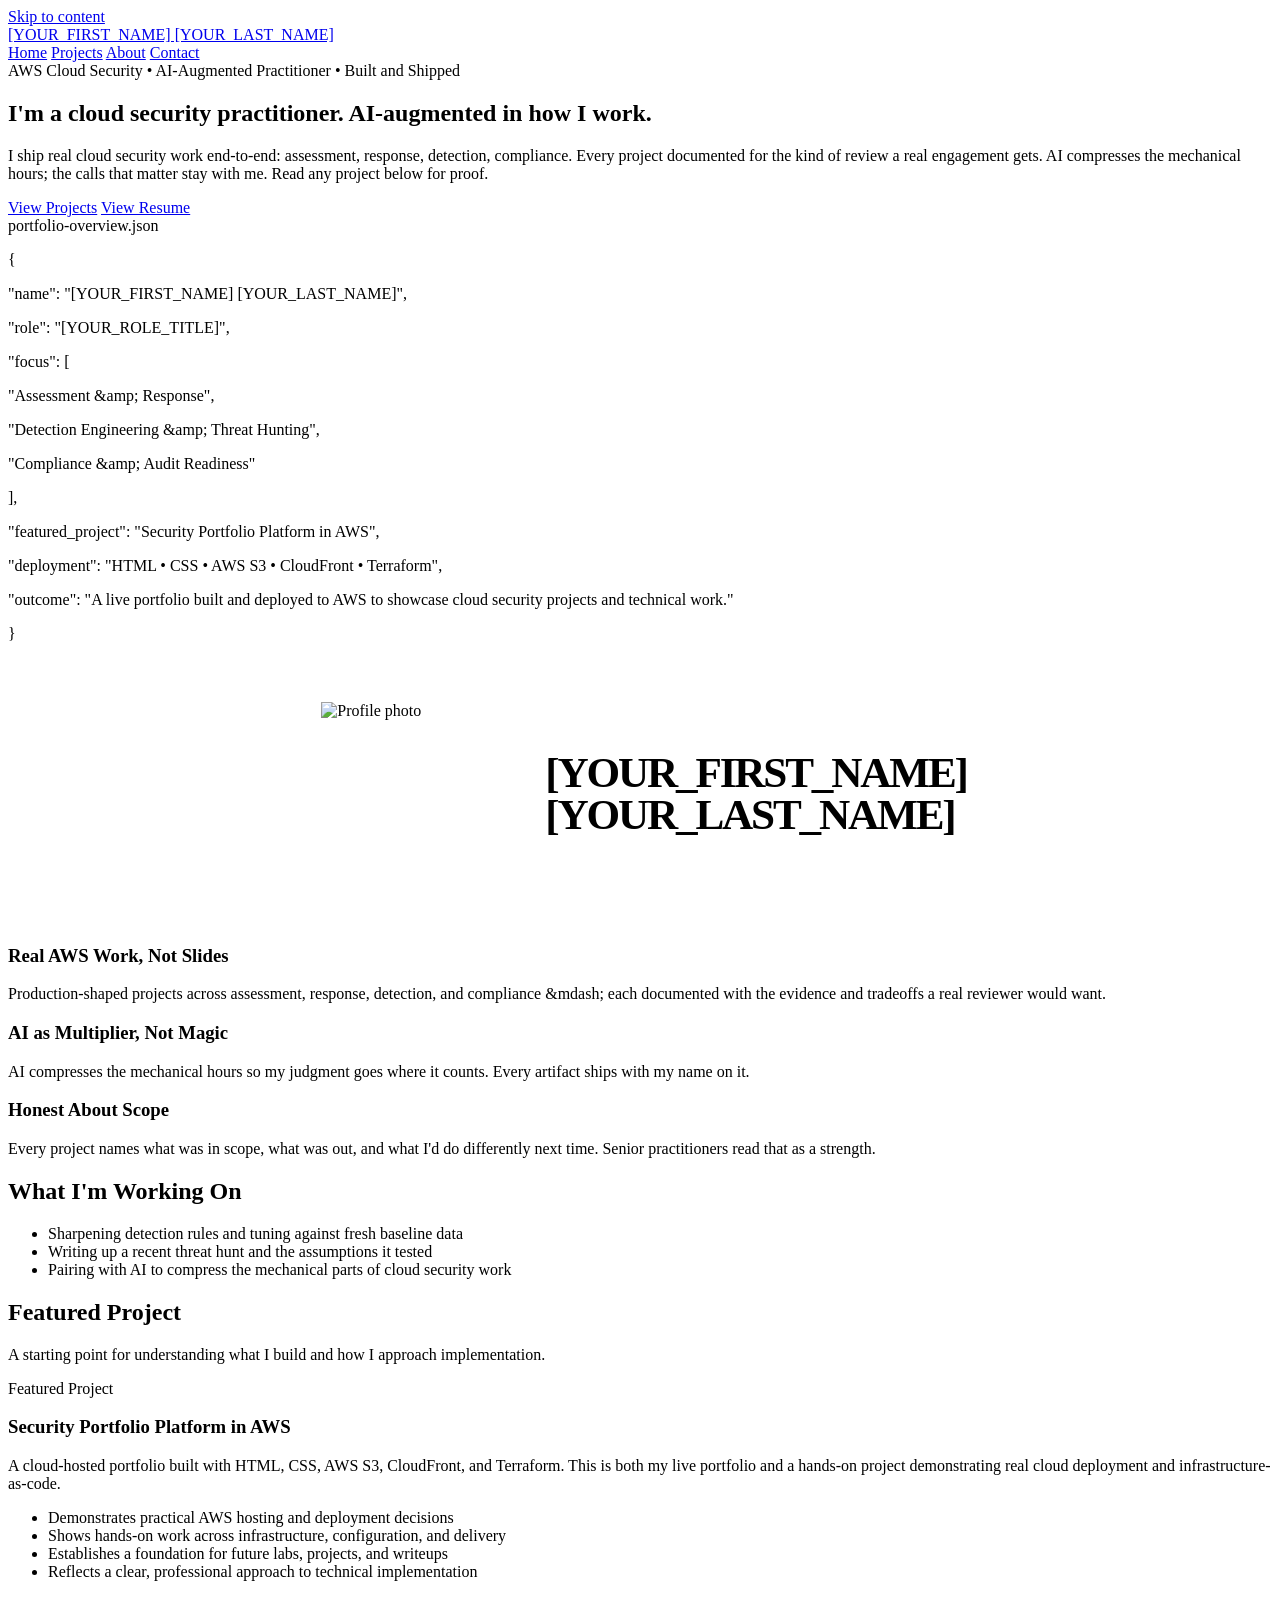
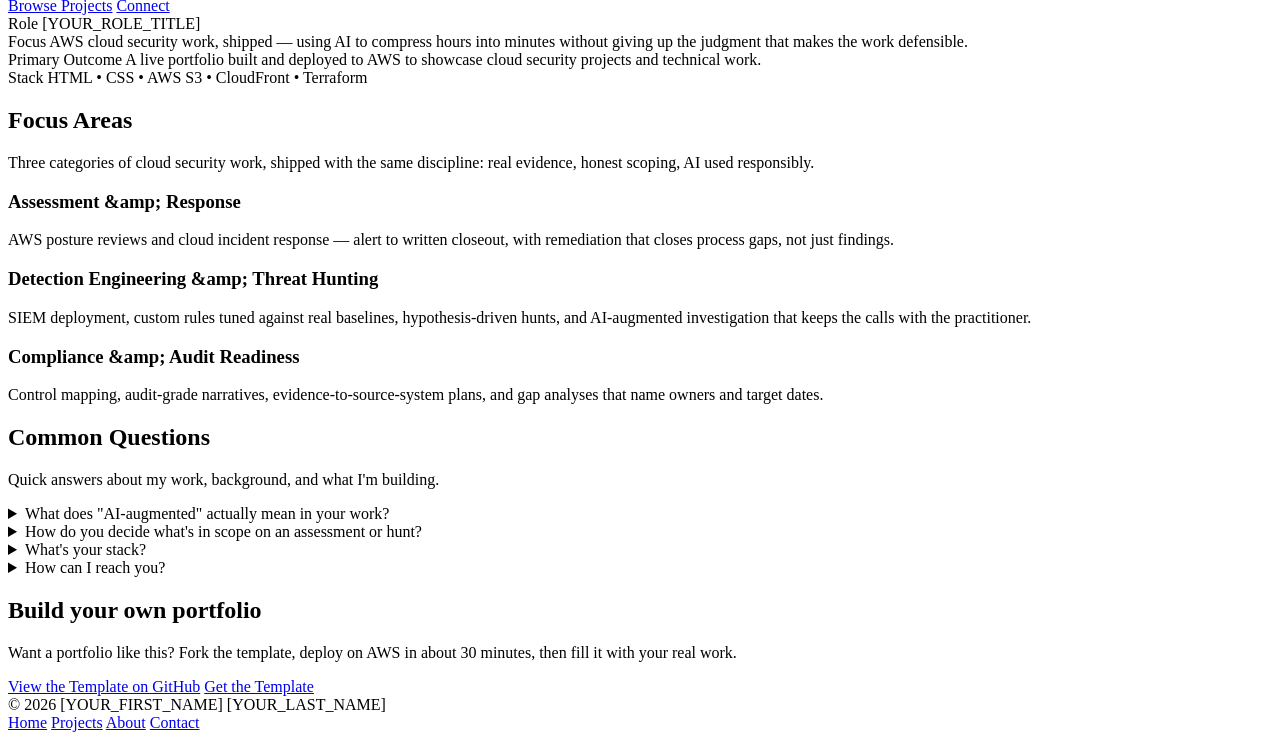
==== index.html @ f126b75a "Post-AI-CSL cleanup: drop AI-CSL student framing, keep generic template" ====
<!DOCTYPE html>
<html lang="en">
<head>
  <meta charset="UTF-8" />
  <meta name="viewport" content="width=device-width, initial-scale=1.0" />

  <title>[YOUR_SITE_NAME] | Cloud Security Portfolio</title>
  <meta
    name="description"
    content="A cloud security portfolio built to showcase AWS projects, technical depth, and hands-on implementation experience."
    data-meta-description="homeMetaDescription"
  />

  <!-- Open Graph / Social -->
  <meta property="og:type" content="website" />
  <meta property="og:title" content="" data-og="ogTitle" />
  <meta property="og:description" content="" data-og="ogDescription" />
  <meta property="og:image" content="" data-og="ogImage" />
  <meta property="og:site_name" content="" data-og="ogSiteName" />
  <meta name="twitter:card" content="summary_large_image" />
  <meta name="twitter:title" content="" data-og="ogTitle" />
  <meta name="twitter:description" content="" data-og="ogDescription" />
  <meta name="twitter:image" content="" data-og="ogImage" />

  <link rel="icon" type="image/svg+xml" href="assets/img/favicon.svg" />
  <link rel="stylesheet" href="assets/css/style.css" />
  <style>
    .hero-profile-showcase {
      display: grid;
      grid-template-columns: 200px 1fr;
      align-items: center;
      justify-content: center;
      gap: 2rem;
      width: min(100%, 430px);
      min-height: 255px;
      margin: 0 auto;
      padding: 0.5rem 0 0.25rem;
    }

    .hero-profile-photo-wrap-showcase {
      width: 184px;
      height: 184px;
      justify-self: center;
    }

    .hero-profile-text-showcase {
      display: flex;
      flex-direction: column;
      justify-content: center;
      align-self: center;
      gap: 0.15rem;
    }

    .hero-profile-text-showcase strong {
      font-size: 2.7rem;
      line-height: 0.9;
      letter-spacing: -0.05em;
    }

    @media (max-width: 700px) {
      .hero-profile-showcase {
        grid-template-columns: 126px 1fr;
        gap: 1rem;
        width: 100%;
        min-height: 0;
      }

      .hero-profile-photo-wrap-showcase {
        width: 124px;
        height: 124px;
      }

      .hero-profile-text-showcase strong {
        font-size: 1.9rem;
      }
    }
  </style>
</head>
<body data-page-id="home">
  <a class="skip-link" href="#main-content">Skip to content</a>

  <header class="site-header">
    <div class="container header-inner">
      <a href="index.html" class="logo" aria-label="Go to homepage">
        <span class="logo-mark" aria-hidden="true"></span>
        <span class="logo-text" data-site-name>[YOUR_SITE_NAME]</span>
      </a>

      <nav class="nav" aria-label="Primary navigation">
        <a href="index.html" aria-current="page">Home</a>
        <a href="projects.html">Projects</a>
        <a href="about.html">About</a>
        <a href="contact.html">Contact</a>
      </nav>
    </div>
  </header>

  <main id="main-content">
    <section class="hero">
      <div class="container hero-grid">
        <div class="hero-copy">
          <div class="eyebrow" data-site-tagline>Cloud Security &bull; AWS &bull; AI-Assisted Development &bull; Secure Architecture</div>

          <h1 data-home-hero-title>
            I'm a cloud security practitioner. AI-augmented in how I work.
          </h1>

          <p class="hero-text" data-home-hero-subtitle>
            I ship real cloud security work end-to-end: assessment, response, detection, compliance. Every project documented for the kind of review a real engagement gets. AI compresses the mechanical hours; the calls that matter stay with me. Read any project below for proof.
          </p>

          <div class="hero-actions">
            <a class="button button-primary" href="projects.html" data-cta-view-projects>
              View Projects
            </a>

            <a
              class="button button-secondary"
              data-site-resume
              href="[YOUR_RESUME_URL]"
              target="_blank"
              rel="noopener noreferrer"
              data-site-resume-label
            >
              View Resume
            </a>
          </div>
        </div>

        <aside class="hero-card hero-card-stack hero-card-decorative" aria-label="Portfolio preview and profile">
          <div class="terminal">
            <div class="terminal-top">
              <span class="dot"></span>
              <span class="dot"></span>
              <span class="dot"></span>
              <span class="terminal-label" data-manifest-portfolio-label>portfolio-overview.json</span>
            </div>

            <div class="terminal-body">
              <p class="code-line">{</p>
              <p class="code-line">  "<span class="code-key">name</span>": "<span class="code-value" data-site-full-name>[YOUR_FULL_NAME]</span>",</p>
              <p class="code-line">  "<span class="code-key">role</span>": "<span class="code-value" data-site-role-title>[YOUR_ROLE_TITLE]</span>",</p>
              <p class="code-line">  "<span class="code-key">focus</span>": [</p>
              <p class="code-line">    "<span class="code-value" data-focus-area-one-title>AWS Security Projects</span>",</p>
              <p class="code-line">    "<span class="code-value" data-focus-area-two-title>Detection &amp; Security Tooling</span>",</p>
              <p class="code-line">    "<span class="code-value" data-focus-area-three-title>Architecture &amp; Technical Writeups</span>"</p>
              <p class="code-line">  ],</p>
              <p class="code-line">  "<span class="code-key">featured_project</span>": "<span class="code-value" data-featured-project-title>Security Portfolio Platform in AWS</span>",</p>
              <p class="code-line">  "<span class="code-key">deployment</span>": "<span class="code-value" data-starter-project-stack-short>HTML &bull; CSS &bull; AWS S3 &bull; CloudFront &bull; Terraform</span>",</p>
              <p class="code-line">  "<span class="code-key">outcome</span>": "<span class="code-value" data-starter-project-outcome>A live portfolio built and deployed to AWS to showcase cloud security projects and technical work.</span>"</p>
              <p class="code-line">}</p>
            </div>
          </div>

          <div class="hero-profile-minimal hero-profile-showcase">
            <div class="hero-profile-photo-wrap hero-profile-photo-wrap-showcase">
              <img
                data-site-headshot
                src="assets/img/headshot.png"
                alt="Profile photo"
                class="hero-profile-photo"
              />
            </div>

            <div class="hero-profile-text hero-profile-text-showcase" aria-label="Profile identity">
              <strong data-site-first-name>[YOUR_FIRST_NAME]</strong>
              <strong data-site-last-name>[YOUR_LAST_NAME]</strong>
            </div>
          </div>
        </aside>
      </div>
    </section>

    <section class="info-strip">
      <div class="container">
        <div class="info-panel">
          <div class="info-item">
            <h3 data-home-value-one-title>Hands-On AWS Security Projects</h3>
            <p data-home-value-one-body>
              Real projects covering security architecture, hardening, detection, and infrastructure-as-code — built in AWS and documented with context.
            </p>
          </div>

          <div class="info-item">
            <h3 data-home-value-two-title>Built to Be Evaluated</h3>
            <p data-home-value-two-body>
              Each project includes architecture decisions, implementation notes, and security tradeoffs — making it easier for anyone reviewing to understand the work.
            </p>
          </div>

          <div class="info-item">
            <h3 data-home-value-three-title>Always Building</h3>
            <p data-home-value-three-body>
              This portfolio grows over time as I ship new projects, learn new patterns, and deepen my cloud security skills.
            </p>
          </div>
        </div>
      </div>
    </section>

    <section class="section currently-building-section" id="currently-building">
      <div class="container">
        <div class="section-header">
          <h2>What I'm Working On</h2>
        </div>
        <ul class="currently-building-list" id="currently-building-list"></ul>
      </div>
    </section>

    <section class="section" id="featured-project">
      <div class="container">
        <div class="section-header">
          <h2>Featured Project</h2>
          <p data-featured-section-desc>
            A starting point for understanding what I build and how I approach implementation.
          </p>
        </div>

        <div class="feature-card">
          <div class="feature-main">
            <span class="project-tag" data-starter-project-label>Featured Project</span>

            <h3 data-featured-project-title>Security Portfolio Platform in AWS</h3>

            <p data-featured-project-short-description>
              A cloud-hosted portfolio built with HTML, CSS, AWS S3, CloudFront, and Terraform. This is both my live portfolio and a hands-on project demonstrating real cloud deployment and infrastructure-as-code.
            </p>

            <ul class="feature-list">
              <li>Demonstrates practical AWS hosting and deployment decisions</li>
              <li>Shows hands-on work across infrastructure, configuration, and delivery</li>
              <li>Establishes a foundation for future labs, projects, and writeups</li>
              <li>Reflects a clear, professional approach to technical implementation</li>
            </ul>

            <div class="hero-actions feature-actions">
              <a class="button button-primary" href="projects.html" data-cta-browse-projects>
                Browse Projects
              </a>
              <a class="button button-secondary" href="contact.html">
                Connect
              </a>
            </div>
          </div>

          <aside class="feature-side">
            <div class="meta-grid">
              <div class="meta-item">
                <span class="meta-label">Role</span>
                <span data-site-role-title>[YOUR_ROLE_TITLE]</span>
              </div>

              <div class="meta-item">
                <span class="meta-label">Focus</span>
                <span data-site-focus-line>AWS security projects, AI-powered workflows, and cloud architecture.</span>
              </div>

              <div class="meta-item">
                <span class="meta-label">Primary Outcome</span>
                <span data-starter-project-outcome>A live portfolio built and deployed to AWS to showcase cloud security projects and technical work.</span>
              </div>

              <div class="meta-item">
                <span class="meta-label">Stack</span>
                <span data-starter-project-stack-short>HTML &bull; CSS &bull; AWS S3 &bull; CloudFront &bull; Terraform</span>
              </div>
            </div>
          </aside>
        </div>
      </div>
    </section>

    <section class="section" id="focus-areas">
      <div class="container">
        <div class="section-header">
          <h2>Focus Areas</h2>
          <p data-focus-areas-section-desc>
            These categories represent the kinds of technical work most relevant to cloud security roles and hands-on implementation.
          </p>
        </div>

        <div class="grid grid-3">
          <article class="card">
            <h3 data-focus-area-one-title>AWS Security Projects</h3>
            <p data-focus-area-one-description>
              Hands-on projects involving AWS architecture, security controls, hardening, and cloud infrastructure.
            </p>
          </article>

          <article class="card">
            <h3 data-focus-area-two-title>Detection &amp; Security Tooling</h3>
            <p data-focus-area-two-description>
              Projects focused on logging, monitoring, detection workflows, and security tooling.
            </p>
          </article>

          <article class="card">
            <h3 data-focus-area-three-title>Architecture &amp; Technical Writeups</h3>
            <p data-focus-area-three-description>
              Structured writeups and architecture notes that explain design decisions and security reasoning.
            </p>
          </article>
        </div>
      </div>
    </section>

    <section class="section faq-section" id="faq" aria-label="Frequently asked questions">
      <div class="container">
        <div class="section-header">
          <h2>Common Questions</h2>
          <p>Quick answers about my work, background, and what I'm building.</p>
        </div>
        <div class="faq-list" id="faq-list" role="list"></div>
      </div>
    </section>

    <section class="section" data-template-promo>
      <div class="container">
        <div class="cta-panel">
          <h2 data-template-promo-title>Build your own portfolio</h2>
          <p data-template-promo-text>
            Want a portfolio like this? Fork the template, deploy on AWS in about 30 minutes, then fill it with your real work.
          </p>

          <div class="cta-actions">
            <a
              class="button button-primary"
              data-site-skool
              href="https://github.com/botz-pillar/your-security-portfolio"
              target="_blank"
              rel="noopener noreferrer"
              data-template-promo-community-label
            >
              View the Template on GitHub
            </a>
            <a
              class="button button-secondary"
              data-site-template-repo
              href="https://github.com/botz-pillar/your-security-portfolio"
              target="_blank"
              rel="noopener noreferrer"
              data-template-promo-github-label
            >
              Get the Template
            </a>
          </div>
        </div>
      </div>
    </section>
  </main>

  <footer class="site-footer">
    <div class="container footer-inner">
      <div data-site-footer>&copy; 2026 [YOUR_SITE_NAME]</div>

      <div class="footer-links">
        <a href="index.html">Home</a>
        <a href="projects.html">Projects</a>
        <a href="about.html">About</a>
        <a href="contact.html">Contact</a>
      </div>
    </div>
  </footer>

  <script src="assets/js/config.js"></script>
  <script src="assets/js/content.js"></script>
  <script src="assets/js/main.js"></script>
</body>
</html>
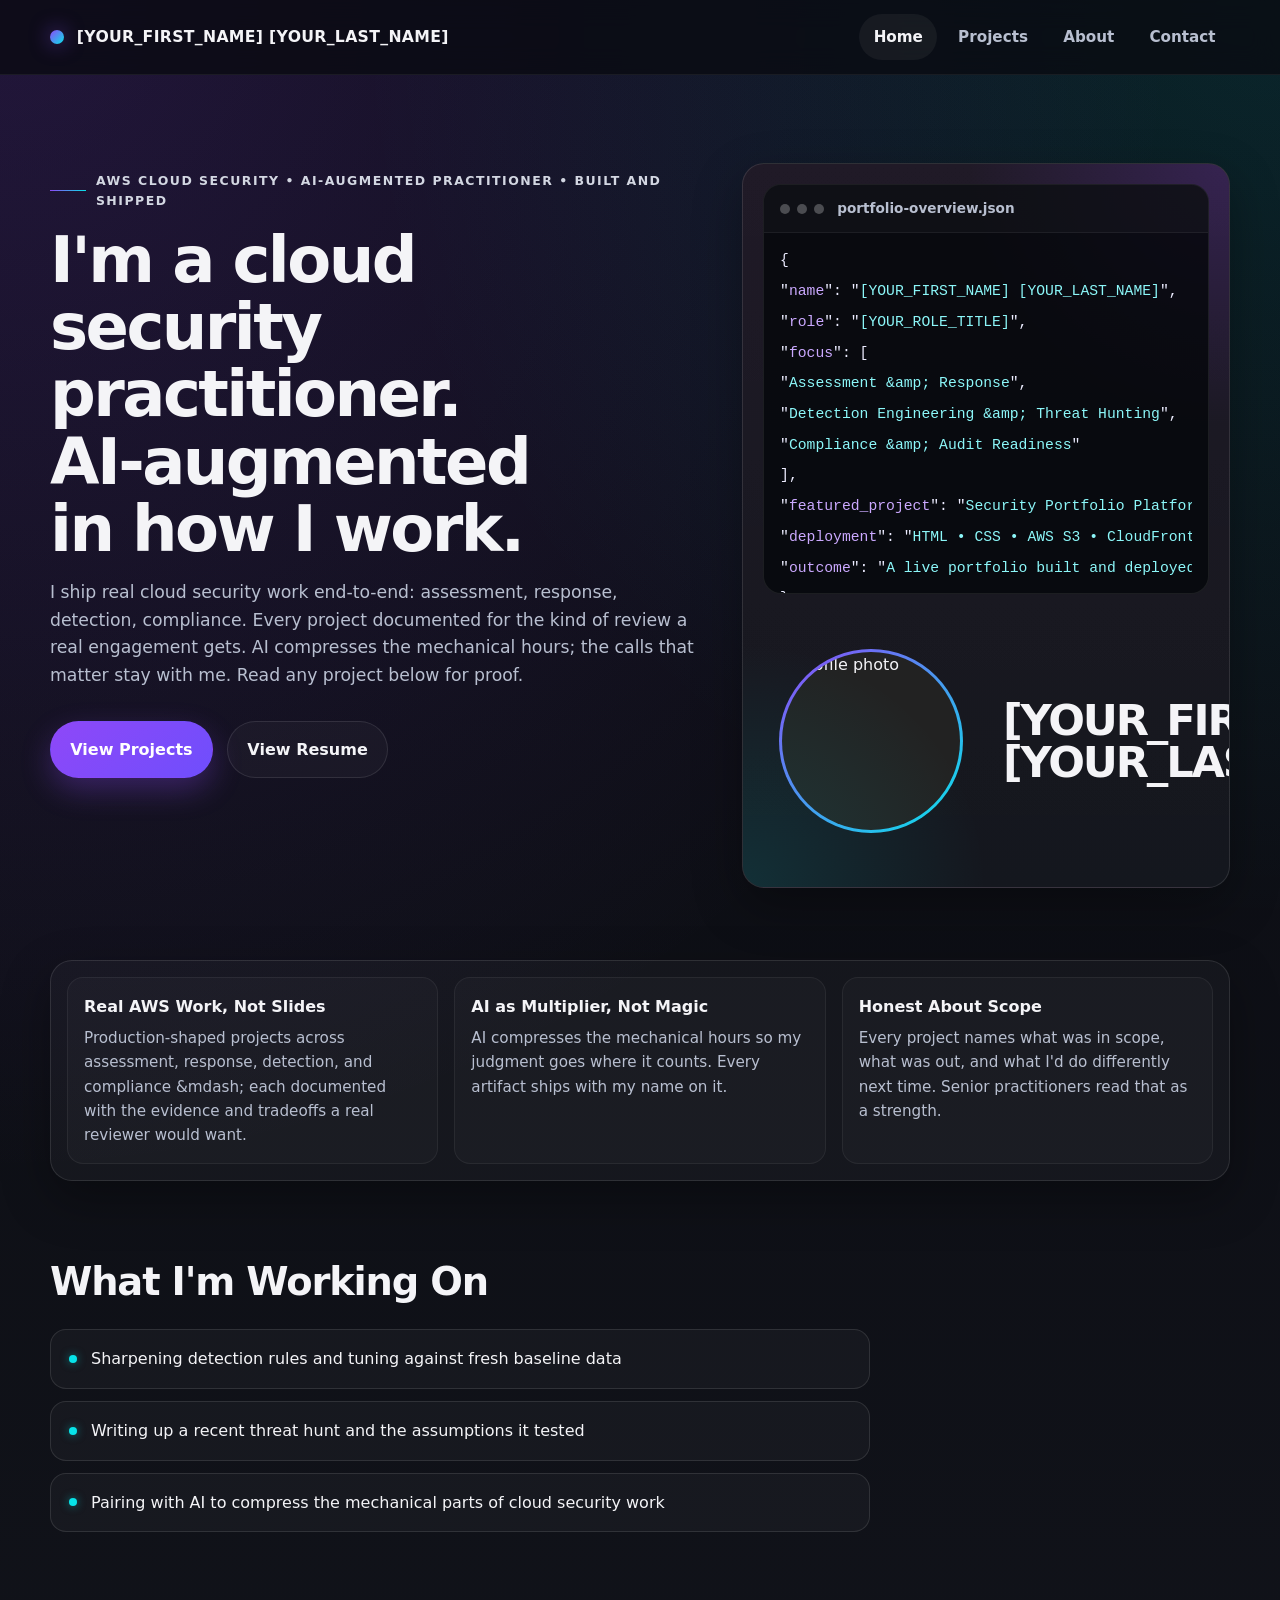
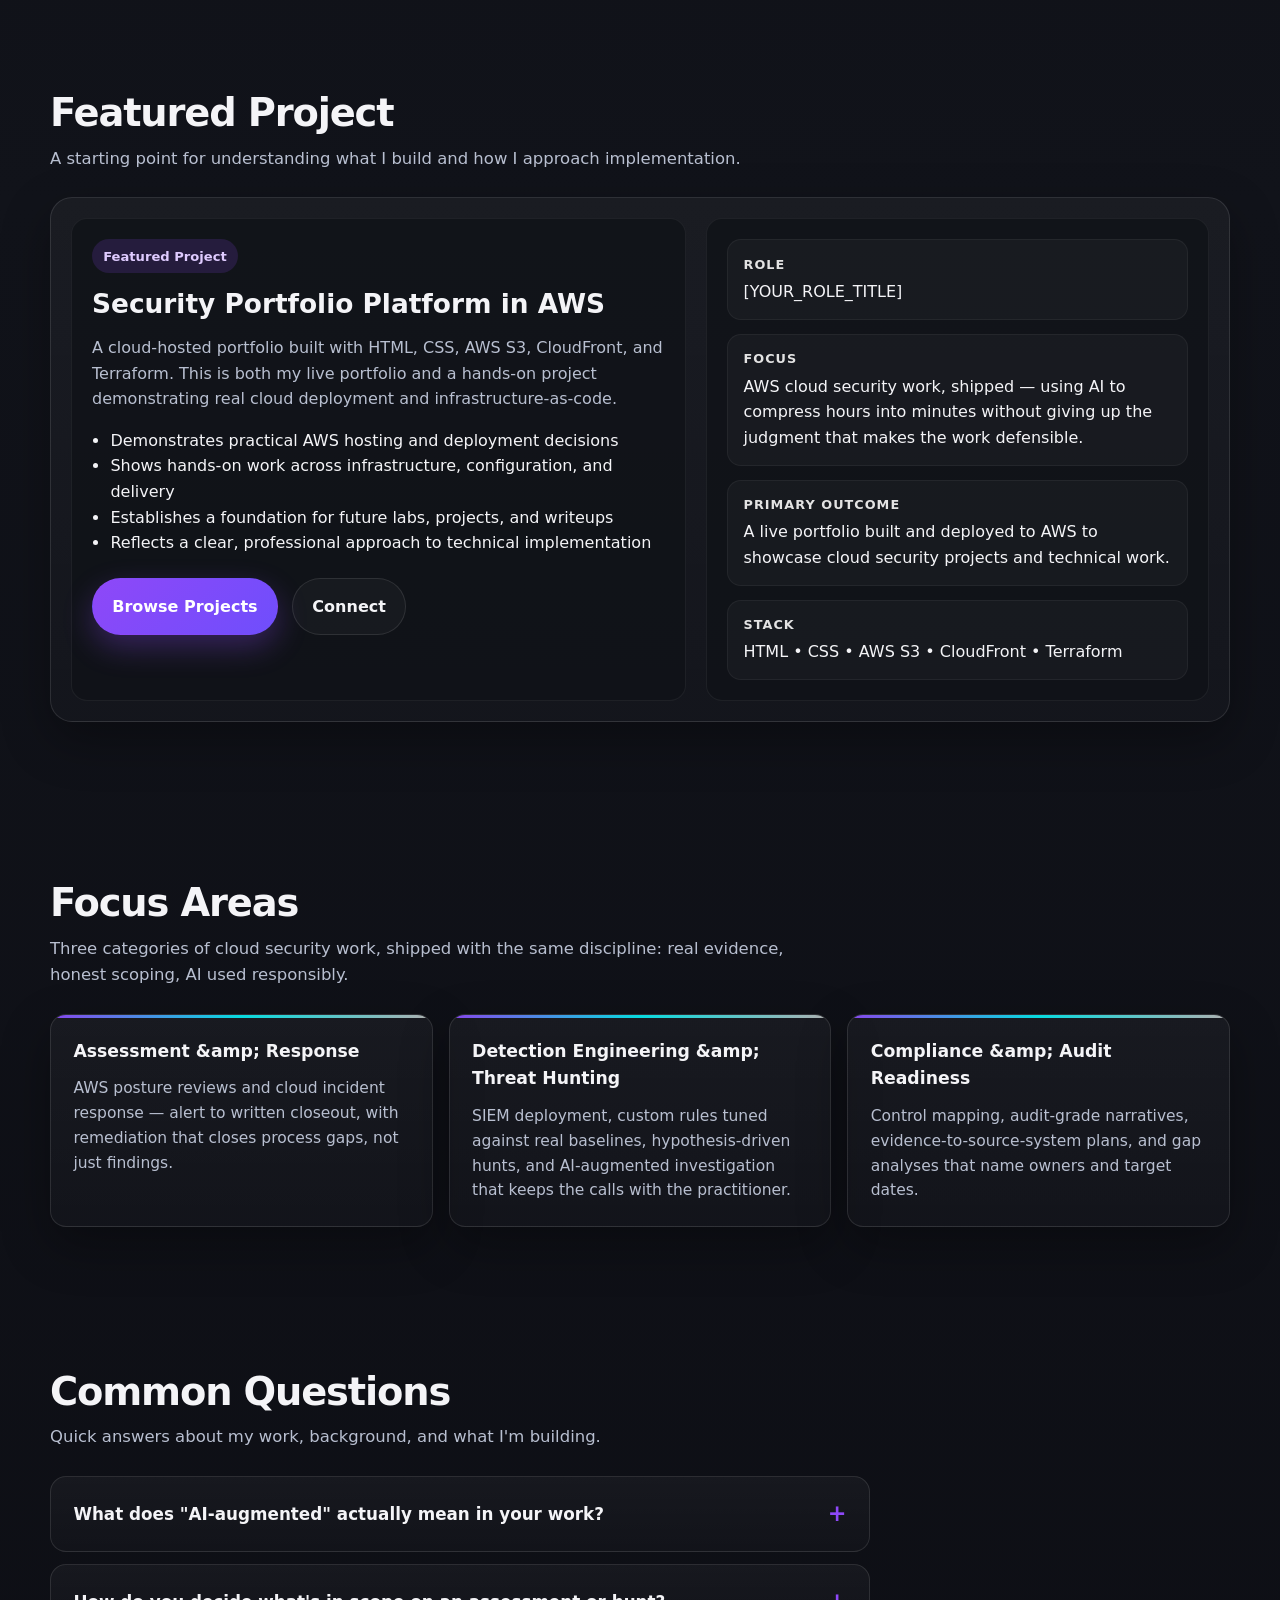
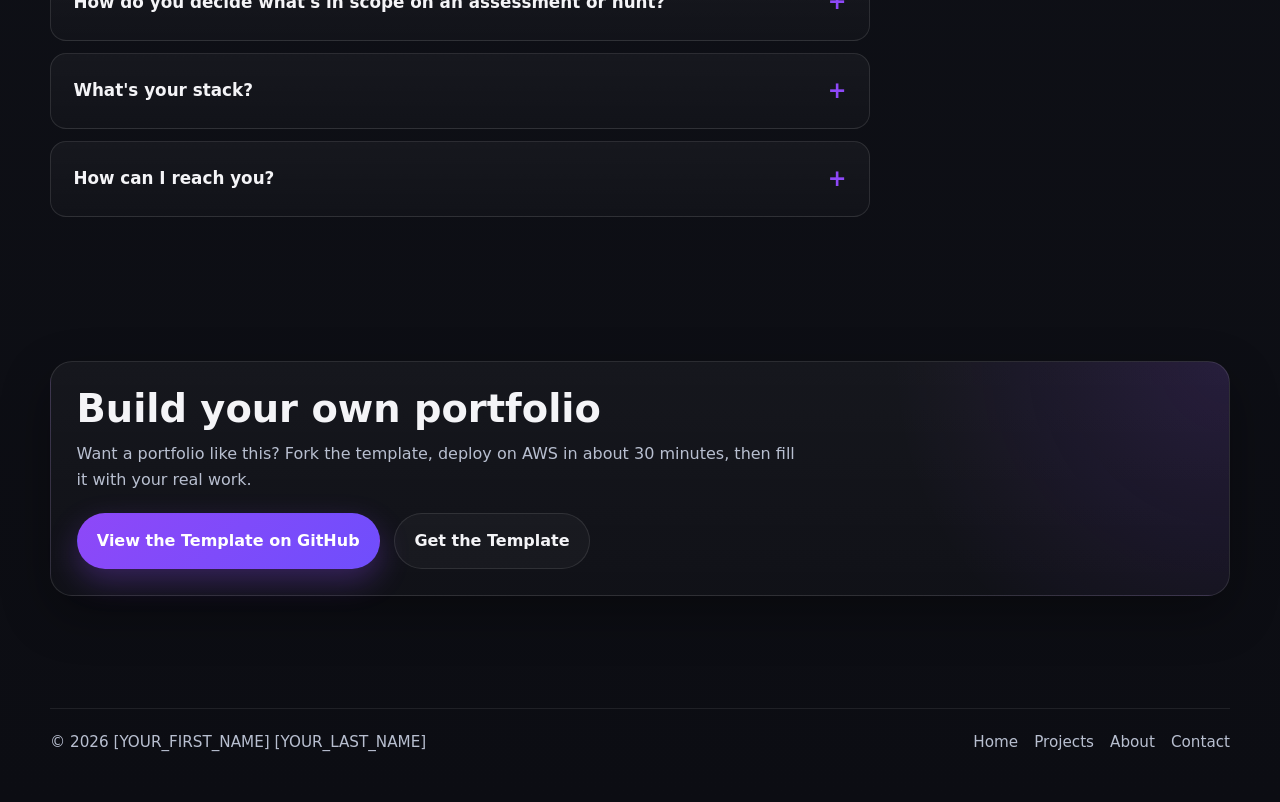
==== commit f8bb6357: "refactor: drop community concept entirely - Remove community-badge feature (config keys, JS, CSS, RE" ====
--- a/index.html
+++ b/index.html
@@ -325,18 +325,16 @@
           <div class="cta-actions">
             <a
               class="button button-primary"
-              data-site-skool
-              href="https://github.com/botz-pillar/your-security-portfolio"
+              href="https://github.com/joshbotz/your-security-portfolio"
               target="_blank"
               rel="noopener noreferrer"
-              data-template-promo-community-label
             >
               View the Template on GitHub
             </a>
             <a
               class="button button-secondary"
               data-site-template-repo
-              href="https://github.com/botz-pillar/your-security-portfolio"
+              href="https://github.com/joshbotz/your-security-portfolio"
               target="_blank"
               rel="noopener noreferrer"
               data-template-promo-github-label
--- a/assets/css/style.css
+++ b/assets/css/style.css
@@ -0,0 +1,2043 @@
+/*
+  ==========================================================
+  SECURITY PORTFOLIO TEMPLATE STYLES
+  ==========================================================
+
+  Core palette:
+  - Accent purple: #8e48f8
+  - Accent teal: #07e4e9
+  - Silver: #e3e3e3
+  - Black: #131313
+*/
+
+:root {
+  --bg: #080b12;
+  --bg-alt: #10131b;
+  --panel: rgba(22, 24, 31, 0.88);
+  --panel-strong: #171922;
+  --text: #f4f4f7;
+  --muted: #b8bfd0;
+  --silver: #e3e3e3;
+  --border: rgba(227, 227, 227, 0.12);
+
+  --accent: #8e48f8;
+  --accent-hover: #9d63fb;
+  --accent-2: #07e4e9;
+  --black: #131313;
+
+  --shadow: 0 18px 50px rgba(0, 0, 0, 0.32);
+  --radius-lg: 22px;
+  --radius-md: 16px;
+  --radius-sm: 12px;
+  --max-width: 1180px;
+}
+
+* {
+  box-sizing: border-box;
+}
+
+html {
+  scroll-behavior: smooth;
+}
+
+body {
+  margin: 0;
+  font-family: Inter, ui-sans-serif, system-ui, -apple-system, BlinkMacSystemFont, "Segoe UI",
+    Roboto, Helvetica, Arial, sans-serif;
+  color: var(--text);
+  background:
+    radial-gradient(circle at top left, rgba(142, 72, 248, 0.18), transparent 28%),
+    radial-gradient(circle at top right, rgba(7, 228, 233, 0.12), transparent 22%),
+    linear-gradient(180deg, #0a0b11 0%, #11131a 45%, #0c0d13 100%);
+  min-height: 100vh;
+  line-height: 1.6;
+}
+
+a {
+  color: inherit;
+  text-decoration: none;
+}
+
+img {
+  max-width: 100%;
+  display: block;
+}
+
+.container {
+  width: min(var(--max-width), calc(100% - 2rem));
+  margin: 0 auto;
+}
+
+/* Header */
+.site-header {
+  position: sticky;
+  top: 0;
+  z-index: 1000;
+  backdrop-filter: blur(14px);
+  background: rgba(10, 11, 17, 0.78);
+  border-bottom: 1px solid rgba(255, 255, 255, 0.06);
+}
+
+.header-inner {
+  display: flex;
+  align-items: center;
+  justify-content: space-between;
+  gap: 1rem;
+  min-height: 74px;
+}
+
+.logo {
+  display: inline-flex;
+  align-items: center;
+  gap: 0.8rem;
+  font-weight: 800;
+  letter-spacing: 0.02em;
+}
+
+.logo-mark {
+  width: 14px;
+  height: 14px;
+  border-radius: 50%;
+  background: linear-gradient(135deg, var(--accent), var(--accent-2));
+  box-shadow: 0 0 20px rgba(142, 72, 248, 0.58);
+  flex-shrink: 0;
+}
+
+.logo-text {
+  font-size: 0.98rem;
+  color: var(--text);
+}
+
+.nav {
+  display: flex;
+  align-items: center;
+  gap: 0.4rem;
+  flex-wrap: wrap;
+}
+
+.nav a {
+  color: var(--muted);
+  padding: 0.65rem 0.9rem;
+  border-radius: 999px;
+  transition: 0.2s ease;
+  font-weight: 600;
+  font-size: 0.95rem;
+}
+
+.nav a:hover,
+.nav a[aria-current="page"] {
+  color: var(--text);
+  background: rgba(255, 255, 255, 0.05);
+}
+
+/* Hero */
+.hero {
+  padding: 5.5rem 0 3.5rem;
+}
+
+.hero-grid {
+  display: grid;
+  grid-template-columns: 1.15fr 0.85fr;
+  gap: 2rem;
+  align-items: stretch;
+}
+
+.hero-copy {
+  padding: 0.5rem 0;
+}
+
+.eyebrow {
+  display: inline-flex;
+  align-items: center;
+  gap: 0.6rem;
+  margin-bottom: 1rem;
+  color: #d3d7e2;
+  text-transform: uppercase;
+  letter-spacing: 0.12em;
+  font-size: 0.78rem;
+  font-weight: 800;
+}
+
+.eyebrow::before {
+  content: "";
+  width: 38px;
+  height: 1px;
+  background: linear-gradient(90deg, var(--accent), var(--accent-2));
+  display: inline-block;
+}
+
+.hero h1 {
+  margin: 0 0 1rem;
+  font-size: clamp(2.5rem, 5vw, 4.8rem);
+  line-height: 1.05;
+  letter-spacing: -0.04em;
+  max-width: 11ch;
+}
+
+.hero h1 .highlight {
+  background: linear-gradient(135deg, #ffffff, #c9a7ff 52%, #84fcff);
+  -webkit-background-clip: text;
+  background-clip: text;
+  color: transparent;
+}
+
+.hero-text {
+  margin: 0;
+  max-width: 700px;
+  color: var(--muted);
+  font-size: 1.08rem;
+}
+
+/* Profile chip / headshot */
+.profile-chip {
+  margin-top: 1.6rem;
+  display: inline-flex;
+  align-items: center;
+  gap: 1rem;
+  padding: 0.9rem 1rem;
+  border-radius: 22px;
+  background: rgba(255, 255, 255, 0.04);
+  border: 1px solid var(--border);
+  box-shadow: var(--shadow);
+  max-width: 520px;
+}
+
+.profile-photo-wrap {
+  width: 92px;
+  height: 92px;
+  border-radius: 50%;
+  padding: 3px;
+  background: linear-gradient(135deg, var(--accent), var(--accent-2));
+  flex-shrink: 0;
+}
+
+.profile-photo {
+  width: 100%;
+  height: 100%;
+  border-radius: 50%;
+  object-fit: cover;
+  background: #222;
+}
+
+.profile-chip-text {
+  display: flex;
+  flex-direction: column;
+  gap: 0.2rem;
+  min-width: 0;
+}
+
+.profile-chip-text strong {
+  font-size: 1.15rem;
+  line-height: 1.2;
+}
+
+.profile-chip-text span {
+  font-size: 0.95rem;
+  color: var(--muted);
+  line-height: 1.3;
+}
+
+.hero-actions {
+  display: flex;
+  flex-wrap: wrap;
+  gap: 0.9rem;
+  margin-top: 2rem;
+}
+
+/* Buttons */
+.button {
+  display: inline-flex;
+  align-items: center;
+  justify-content: center;
+  min-height: 48px;
+  padding: 0.9rem 1.2rem;
+  border-radius: 999px;
+  border: 1px solid transparent;
+  font-weight: 700;
+  transition: 0.2s ease;
+}
+
+.button-primary {
+  background: linear-gradient(135deg, var(--accent), #6f4efc);
+  color: #fff;
+  box-shadow: 0 12px 30px rgba(142, 72, 248, 0.3);
+}
+
+.button-primary:hover {
+  transform: translateY(-1px);
+  box-shadow: 0 16px 36px rgba(142, 72, 248, 0.36);
+  background: linear-gradient(135deg, var(--accent-hover), #7f61ff);
+}
+
+.button-secondary {
+  color: var(--text);
+  border-color: rgba(255, 255, 255, 0.1);
+  background: rgba(255, 255, 255, 0.03);
+}
+
+.button-secondary:hover {
+  background: rgba(255, 255, 255, 0.06);
+  border-color: rgba(255, 255, 255, 0.16);
+}
+
+/* Hero card / terminal */
+.hero-card {
+  position: relative;
+  overflow: hidden;
+  border-radius: var(--radius-lg);
+  border: 1px solid var(--border);
+  background:
+    linear-gradient(180deg, rgba(255, 255, 255, 0.035), rgba(255, 255, 255, 0.015)),
+    linear-gradient(180deg, #18121f, #10131a);
+  padding: 1.25rem;
+  box-shadow: var(--shadow);
+  min-height: 100%;
+}
+
+.hero-card::before {
+  content: "";
+  position: absolute;
+  inset: 0;
+  background:
+    radial-gradient(circle at top right, rgba(142, 72, 248, 0.2), transparent 30%),
+    radial-gradient(circle at bottom left, rgba(7, 228, 233, 0.12), transparent 28%);
+  pointer-events: none;
+}
+
+.terminal {
+  position: relative;
+  border-radius: 18px;
+  border: 1px solid rgba(255, 255, 255, 0.08);
+  background: rgba(6, 8, 12, 0.82);
+  overflow: hidden;
+}
+
+.terminal-top {
+  display: flex;
+  align-items: center;
+  gap: 0.45rem;
+  padding: 0.8rem 1rem;
+  border-bottom: 1px solid rgba(255, 255, 255, 0.06);
+  background: rgba(255, 255, 255, 0.025);
+}
+
+.dot {
+  width: 10px;
+  height: 10px;
+  border-radius: 50%;
+  background: rgba(255, 255, 255, 0.25);
+}
+
+.terminal-label {
+  margin-left: 0.35rem;
+  font-size: 0.85rem;
+  color: var(--muted);
+  font-weight: 600;
+}
+
+.terminal-body {
+  padding: 1rem;
+  font-family: ui-monospace, SFMono-Regular, Menlo, Monaco, Consolas, monospace;
+  font-size: 0.92rem;
+  color: #ececff;
+  max-height: 360px;
+  overflow: auto;
+  scrollbar-width: thin;
+  scrollbar-color: var(--accent) rgba(255, 255, 255, 0.08);
+}
+
+/* Better-looking scrollbar */
+.terminal-body::-webkit-scrollbar {
+  width: 10px;
+  height: 10px;
+}
+
+.terminal-body::-webkit-scrollbar-track {
+  background: rgba(255, 255, 255, 0.06);
+  border-radius: 999px;
+}
+
+.terminal-body::-webkit-scrollbar-thumb {
+  background: linear-gradient(180deg, var(--accent), var(--accent-2));
+  border-radius: 999px;
+  border: 2px solid rgba(10, 11, 17, 0.75);
+}
+
+.terminal-body::-webkit-scrollbar-thumb:hover {
+  background: linear-gradient(180deg, var(--accent-hover), #3cf3f7);
+}
+
+.code-line {
+  margin: 0 0 0.45rem;
+  white-space: nowrap;
+  overflow-x: auto;
+}
+
+.code-key {
+  color: #cba9ff;
+}
+
+.code-value {
+  color: #8cf7f9;
+}
+
+/* Quick value strip */
+.info-strip {
+  padding: 1rem 0 0;
+}
+
+.info-panel {
+  display: grid;
+  grid-template-columns: repeat(3, 1fr);
+  gap: 1rem;
+  padding: 1rem;
+  border: 1px solid var(--border);
+  border-radius: var(--radius-lg);
+  background: rgba(255, 255, 255, 0.03);
+  box-shadow: var(--shadow);
+}
+
+.info-item {
+  padding: 1rem;
+  border-radius: var(--radius-md);
+  background: rgba(255, 255, 255, 0.025);
+  border: 1px solid rgba(255, 255, 255, 0.06);
+}
+
+.info-item h3 {
+  margin: 0 0 0.4rem;
+  font-size: 1rem;
+}
+
+.info-item p {
+  margin: 0;
+  color: var(--muted);
+  font-size: 0.95rem;
+}
+
+/* Generic section styles */
+.section {
+  padding: 5rem 0;
+}
+
+.section-header {
+  margin-bottom: 1.6rem;
+  max-width: 760px;
+}
+
+.section-header h2 {
+  margin: 0 0 0.7rem;
+  font-size: clamp(1.9rem, 3vw, 2.8rem);
+  line-height: 1.1;
+  letter-spacing: -0.03em;
+}
+
+.section-header p {
+  margin: 0;
+  color: var(--muted);
+  font-size: 1.03rem;
+}
+
+/* Featured project */
+.feature-card {
+  display: grid;
+  grid-template-columns: 1.1fr 0.9fr;
+  gap: 1.2rem;
+  padding: 1.25rem;
+  border-radius: var(--radius-lg);
+  border: 1px solid var(--border);
+  background: linear-gradient(180deg, rgba(255,255,255,0.04), rgba(255,255,255,0.02));
+  box-shadow: var(--shadow);
+}
+
+.feature-main,
+.feature-side {
+  border-radius: var(--radius-md);
+  padding: 1.25rem;
+  background: rgba(16, 18, 24, 0.78);
+  border: 1px solid rgba(255,255,255,0.06);
+}
+
+.project-tag {
+  display: inline-flex;
+  padding: 0.38rem 0.7rem;
+  border-radius: 999px;
+  background: rgba(142, 72, 248, 0.16);
+  color: #dfcbff;
+  font-size: 0.82rem;
+  font-weight: 700;
+  margin-bottom: 1rem;
+}
+
+.feature-main h3 {
+  margin: 0 0 0.85rem;
+  font-size: 1.65rem;
+  line-height: 1.15;
+}
+
+.feature-main p,
+.feature-side p,
+.feature-side li {
+  color: var(--muted);
+}
+
+.feature-list {
+  margin: 1rem 0 0;
+  padding-left: 1.15rem;
+}
+
+.feature-actions {
+  margin-top: 1.4rem;
+}
+
+.meta-grid {
+  display: grid;
+  gap: 0.85rem;
+}
+
+.meta-item {
+  padding: 0.9rem 1rem;
+  border-radius: 14px;
+  background: rgba(255,255,255,0.03);
+  border: 1px solid rgba(255,255,255,0.05);
+}
+
+.meta-label {
+  display: block;
+  margin-bottom: 0.25rem;
+  color: var(--silver);
+  font-size: 0.8rem;
+  font-weight: 800;
+  text-transform: uppercase;
+  letter-spacing: 0.08em;
+}
+
+/* Focus areas */
+.grid {
+  display: grid;
+  gap: 1rem;
+}
+
+.grid-3 {
+  grid-template-columns: repeat(3, 1fr);
+}
+
+.card {
+  position: relative;
+  overflow: hidden;
+  padding: 1.4rem;
+  border-radius: var(--radius-md);
+  border: 1px solid var(--border);
+  background: linear-gradient(180deg, rgba(255,255,255,0.04), rgba(255,255,255,0.02));
+  box-shadow: var(--shadow);
+}
+
+.card::after {
+  content: "";
+  position: absolute;
+  top: 0;
+  left: 0;
+  width: 100%;
+  height: 3px;
+  background: linear-gradient(90deg, var(--accent), var(--accent-2), #b9b9b9);
+  opacity: 0.95;
+}
+
+.card h3 {
+  margin: 0 0 0.7rem;
+  font-size: 1.08rem;
+}
+
+.card p {
+  margin: 0;
+  color: var(--muted);
+  font-size: 0.97rem;
+}
+
+/* CTA */
+.cta-panel {
+  padding: 1.6rem;
+  border-radius: var(--radius-lg);
+  border: 1px solid var(--border);
+  background:
+    radial-gradient(circle at top right, rgba(142, 72, 248, 0.14), transparent 28%),
+    linear-gradient(180deg, rgba(255,255,255,0.04), rgba(255,255,255,0.02));
+  box-shadow: var(--shadow);
+}
+
+.cta-panel h2 {
+  margin: 0 0 0.7rem;
+  font-size: clamp(1.7rem, 3vw, 2.4rem);
+  line-height: 1.1;
+}
+
+.cta-panel p {
+  margin: 0;
+  color: var(--muted);
+  max-width: 720px;
+}
+
+.cta-actions {
+  display: flex;
+  flex-wrap: wrap;
+  gap: 0.9rem;
+  margin-top: 1.3rem;
+}
+
+/* Footer */
+.site-footer {
+  padding: 2rem 0 3rem;
+  color: var(--muted);
+  font-size: 0.95rem;
+}
+
+.footer-inner {
+  display: flex;
+  justify-content: space-between;
+  gap: 1rem;
+  align-items: center;
+  padding-top: 1.3rem;
+  border-top: 1px solid rgba(255,255,255,0.08);
+  flex-wrap: wrap;
+}
+
+.footer-links {
+  display: flex;
+  gap: 1rem;
+  flex-wrap: wrap;
+}
+
+.footer-links a:hover {
+  color: var(--text);
+}
+
+/* Responsive */
+@media (max-width: 980px) {
+  .hero-grid,
+  .feature-card,
+  .grid-3,
+  .info-panel {
+    grid-template-columns: 1fr;
+  }
+
+  .hero {
+    padding-top: 4.25rem;
+  }
+
+  .hero h1 {
+    max-width: 100%;
+  }
+}
+
+@media (max-width: 700px) {
+  .header-inner {
+    align-items: flex-start;
+    flex-direction: column;
+    padding: 0.9rem 0;
+  }
+
+  .nav {
+    width: 100%;
+  }
+
+  .nav a {
+    padding-left: 0;
+    padding-right: 0.75rem;
+  }
+
+  .hero-actions,
+  .cta-actions {
+    flex-direction: column;
+    align-items: stretch;
+  }
+
+  .button {
+    width: 100%;
+  }
+
+  .profile-chip {
+    width: 100%;
+    border-radius: 18px;
+  }
+
+  .hero-card,
+  .feature-main,
+  .feature-side,
+  .card,
+  .info-item,
+  .cta-panel {
+    padding: 1.1rem;
+  }
+
+  .section {
+    padding: 4rem 0;
+  }
+}
+/* ==========================================================
+   PROJECTS PAGE
+========================================================== */
+
+.page-hero {
+  padding: 5rem 0 2rem;
+}
+
+.page-hero-grid {
+  display: grid;
+  grid-template-columns: 1.05fr 0.95fr;
+  gap: 1.5rem;
+  align-items: stretch;
+}
+
+.page-hero-copy {
+  display: flex;
+  flex-direction: column;
+  justify-content: center;
+}
+
+.page-title {
+  margin: 0 0 1rem;
+  font-size: clamp(2.3rem, 4.5vw, 4.4rem);
+  line-height: 1.05;
+  letter-spacing: -0.04em;
+  max-width: 11.5ch;
+}
+
+.page-lead {
+  margin: 0;
+  max-width: 760px;
+  color: var(--muted);
+  font-size: 1.08rem;
+}
+
+.project-manifest-card {
+  position: relative;
+  overflow: hidden;
+  border-radius: var(--radius-lg);
+  border: 1px solid var(--border);
+  background:
+    linear-gradient(180deg, rgba(255,255,255,0.035), rgba(255,255,255,0.015)),
+    linear-gradient(180deg, #18121f, #10131a);
+  padding: 1.1rem;
+  box-shadow: var(--shadow);
+}
+
+.project-manifest-card::before {
+  content: "";
+  position: absolute;
+  inset: 0;
+  background:
+    radial-gradient(circle at top right, rgba(142, 72, 248, 0.18), transparent 30%),
+    radial-gradient(circle at bottom left, rgba(7, 228, 233, 0.1), transparent 28%);
+  pointer-events: none;
+}
+
+.manifest-window {
+  position: relative;
+  border-radius: 18px;
+  border: 1px solid rgba(255,255,255,0.08);
+  background: rgba(6, 8, 12, 0.84);
+  overflow: hidden;
+}
+
+.manifest-top {
+  display: flex;
+  align-items: center;
+  gap: 0.45rem;
+  padding: 0.8rem 1rem;
+  border-bottom: 1px solid rgba(255,255,255,0.06);
+  background: rgba(255,255,255,0.025);
+}
+
+.manifest-label {
+  margin-left: 0.35rem;
+  font-size: 0.85rem;
+  color: var(--muted);
+  font-weight: 600;
+}
+
+.manifest-body {
+  max-height: 320px;
+  overflow: auto;
+  padding: 1rem;
+  scrollbar-width: thin;
+  scrollbar-color: var(--accent) rgba(255, 255, 255, 0.08);
+}
+
+.manifest-body::-webkit-scrollbar {
+  width: 10px;
+  height: 10px;
+}
+
+.manifest-body::-webkit-scrollbar-track {
+  background: rgba(255, 255, 255, 0.06);
+  border-radius: 999px;
+}
+
+.manifest-body::-webkit-scrollbar-thumb {
+  background: linear-gradient(180deg, var(--accent), var(--accent-2));
+  border-radius: 999px;
+  border: 2px solid rgba(10, 11, 17, 0.75);
+}
+
+.manifest-body::-webkit-scrollbar-thumb:hover {
+  background: linear-gradient(180deg, var(--accent-hover), #3cf3f7);
+}
+
+.manifest-code {
+  margin: 0;
+  font-family: ui-monospace, SFMono-Regular, Menlo, Monaco, Consolas, monospace;
+  font-size: 0.92rem;
+  line-height: 1.7;
+  color: #dff5ff;
+  white-space: pre;
+}
+
+.manifest-summary {
+  position: relative;
+  display: grid;
+  grid-template-columns: repeat(3, 1fr);
+  gap: 0.85rem;
+  margin-top: 1rem;
+}
+
+.manifest-summary-item {
+  padding: 0.9rem 1rem;
+  border-radius: 14px;
+  background: rgba(255,255,255,0.04);
+  border: 1px solid rgba(255,255,255,0.06);
+}
+
+.manifest-summary-label {
+  display: block;
+  margin-bottom: 0.3rem;
+  color: var(--silver);
+  font-size: 0.78rem;
+  font-weight: 800;
+  text-transform: uppercase;
+  letter-spacing: 0.08em;
+}
+
+.manifest-summary-item strong {
+  font-size: 0.95rem;
+  line-height: 1.3;
+}
+
+/* existing responsive alignment */
+@media (max-width: 980px) {
+  .page-hero-grid {
+    grid-template-columns: 1fr;
+  }
+}
+
+@media (max-width: 700px) {
+  .page-hero {
+    padding: 4rem 0 1.5rem;
+  }
+
+  .manifest-summary {
+    grid-template-columns: 1fr;
+  }
+
+  .manifest-body {
+    max-height: 260px;
+  }
+}
+/* ==========================================================
+   PROJECT DETAIL PAGE
+========================================================== */
+
+.project-hero {
+  padding: 5rem 0 2rem;
+}
+
+.project-hero-grid {
+  display: grid;
+  grid-template-columns: 1.05fr 0.95fr;
+  gap: 1.5rem;
+  align-items: stretch;
+}
+
+.project-hero-copy {
+  display: flex;
+  flex-direction: column;
+  justify-content: center;
+}
+
+.project-title {
+  margin: 0 0 1rem;
+  font-size: clamp(2.3rem, 4.5vw, 4.4rem);
+  line-height: 1.05;
+  letter-spacing: -0.04em;
+  max-width: 11ch;
+}
+
+.project-lead {
+  margin: 0;
+  max-width: 760px;
+  color: var(--muted);
+  font-size: 1.08rem;
+}
+
+.project-hero-actions {
+  display: flex;
+  flex-wrap: wrap;
+  gap: 0.9rem;
+  margin-top: 2rem;
+}
+
+.project-hero-card {
+  position: relative;
+  overflow: hidden;
+  border-radius: var(--radius-lg);
+  border: 1px solid var(--border);
+  background:
+    linear-gradient(180deg, rgba(255,255,255,0.035), rgba(255,255,255,0.015)),
+    linear-gradient(180deg, #18121f, #10131a);
+  padding: 1.1rem;
+  box-shadow: var(--shadow);
+}
+
+.project-hero-card::before {
+  content: "";
+  position: absolute;
+  inset: 0;
+  background:
+    radial-gradient(circle at top right, rgba(142, 72, 248, 0.18), transparent 30%),
+    radial-gradient(circle at bottom left, rgba(7, 228, 233, 0.1), transparent 28%);
+  pointer-events: none;
+}
+
+.project-content-grid {
+  display: grid;
+  grid-template-columns: minmax(0, 1.45fr) minmax(280px, 0.7fr);
+  gap: 1.5rem;
+  align-items: start;
+}
+
+.project-content-main {
+  display: flex;
+  flex-direction: column;
+  gap: 1.25rem;
+}
+
+.project-section {
+  padding: 1.4rem;
+  border-radius: var(--radius-md);
+  border: 1px solid var(--border);
+  background: linear-gradient(180deg, rgba(255,255,255,0.04), rgba(255,255,255,0.02));
+  box-shadow: var(--shadow);
+}
+
+.project-section h2 {
+  margin: 0 0 0.85rem;
+  font-size: 1.4rem;
+  line-height: 1.2;
+}
+
+.project-section p {
+  margin: 0;
+  color: var(--muted);
+}
+
+.project-section .feature-list {
+  margin: 0;
+}
+
+.project-section .feature-list li {
+  color: var(--muted);
+}
+
+.project-placeholder {
+  margin-top: 1rem;
+  padding: 1.2rem;
+  border-radius: 16px;
+  border: 1px dashed rgba(255,255,255,0.12);
+  background: rgba(255,255,255,0.03);
+  color: var(--muted);
+}
+
+.project-diagram {
+  margin-top: 1.2rem;
+  border-radius: var(--radius-md);
+  overflow: hidden;
+  border: 1px solid var(--border);
+}
+
+.architecture-diagram {
+  width: 100%;
+  height: auto;
+  display: block;
+}
+
+.project-sidebar {
+  display: flex;
+  flex-direction: column;
+  gap: 1rem;
+}
+
+.project-sidebar-card {
+  padding: 1.25rem;
+  border-radius: var(--radius-md);
+  border: 1px solid var(--border);
+  background: linear-gradient(180deg, rgba(255,255,255,0.04), rgba(255,255,255,0.02));
+  box-shadow: var(--shadow);
+}
+
+.project-sidebar-card h3 {
+  margin: 0 0 1rem;
+  font-size: 1.05rem;
+}
+
+.project-sidebar-list {
+  display: flex;
+  flex-direction: column;
+  gap: 0.9rem;
+}
+
+.project-sidebar-item {
+  display: flex;
+  flex-direction: column;
+  gap: 0.2rem;
+}
+
+.project-sidebar-label {
+  color: var(--silver);
+  font-size: 0.8rem;
+  font-weight: 800;
+  text-transform: uppercase;
+  letter-spacing: 0.08em;
+}
+
+.project-sidebar-item strong {
+  font-size: 0.98rem;
+  line-height: 1.3;
+}
+
+.project-links {
+  list-style: none;
+  margin: 0;
+  padding: 0;
+}
+
+.project-links li + li {
+  margin-top: 0.75rem;
+}
+
+.project-links a {
+  color: var(--accent-2);
+  font-weight: 600;
+}
+
+.project-links a:hover {
+  color: #7efcff;
+}
+
+@media (max-width: 980px) {
+  .project-hero-grid,
+  .project-content-grid {
+    grid-template-columns: 1fr;
+  }
+}
+
+@media (max-width: 700px) {
+  .project-hero {
+    padding: 4rem 0 1.5rem;
+  }
+
+  .project-section,
+  .project-sidebar-card {
+    padding: 1.1rem;
+  }
+
+  .project-hero-actions {
+    flex-direction: column;
+    align-items: stretch;
+  }
+}
+/* ==========================================================
+   ABOUT PAGE REFINEMENT
+   Balanced hero photo + stronger text hierarchy
+========================================================== */
+
+.about-hero-enhanced {
+  padding: 5rem 0 2rem;
+}
+
+.about-hero-grid-enhanced {
+  display: grid;
+  grid-template-columns: minmax(0, 1.2fr) 380px;
+  gap: 1.5rem;
+  align-items: center;
+}
+
+.about-title {
+  margin: 0 0 1rem;
+  font-size: clamp(2.8rem, 4.8vw, 4.8rem);
+  line-height: 1.06;
+  letter-spacing: -0.04em;
+  max-width: 12ch;
+}
+
+.about-lead {
+  margin: 0;
+  max-width: 760px;
+  color: var(--muted);
+  font-size: 1.1rem;
+  line-height: 1.7;
+}
+
+.about-feature-card {
+  padding: 1rem;
+  border-radius: var(--radius-lg);
+  border: 1px solid var(--border);
+  background:
+    radial-gradient(circle at top right, rgba(142, 72, 248, 0.14), transparent 28%),
+    linear-gradient(180deg, rgba(255,255,255,0.04), rgba(255,255,255,0.02));
+  box-shadow: var(--shadow);
+}
+
+.about-feature-photo-wrap {
+  width: 100%;
+  aspect-ratio: 1 / 1;
+  max-height: 340px;
+  border-radius: 22px;
+  padding: 4px;
+  background: linear-gradient(135deg, var(--accent), var(--accent-2));
+  overflow: hidden;
+}
+
+.about-feature-photo {
+  width: 100%;
+  height: 100%;
+  object-fit: cover;
+  border-radius: 18px;
+  display: block;
+  background: #222;
+}
+
+.about-feature-meta {
+  margin-top: 0.9rem;
+  display: flex;
+  flex-direction: column;
+  gap: 0.22rem;
+}
+
+.about-feature-meta strong {
+  font-size: 1.08rem;
+  line-height: 1.2;
+}
+
+.about-feature-meta span {
+  color: var(--muted);
+  font-size: 0.92rem;
+  line-height: 1.35;
+}
+
+.about-feature-tags {
+  margin-top: 0.85rem;
+  display: flex;
+  flex-wrap: wrap;
+  gap: 0.5rem;
+}
+
+.about-feature-tags span {
+  display: inline-flex;
+  align-items: center;
+  padding: 0.36rem 0.7rem;
+  border-radius: 999px;
+  background: rgba(255,255,255,0.05);
+  border: 1px solid rgba(255,255,255,0.06);
+  color: var(--silver);
+  font-size: 0.8rem;
+  font-weight: 600;
+}
+
+.about-content-grid-simplified {
+  display: grid;
+  grid-template-columns: minmax(0, 1.35fr) minmax(280px, 0.65fr);
+  gap: 1.5rem;
+  align-items: start;
+}
+
+.about-main {
+  display: flex;
+  flex-direction: column;
+  gap: 1.25rem;
+}
+
+.about-sidebar {
+  display: flex;
+  flex-direction: column;
+  gap: 1rem;
+}
+
+.about-sidebar-card {
+  padding: 1.15rem;
+}
+
+.about-sidebar-card h3 {
+  margin: 0 0 0.9rem;
+}
+
+.about-values-list {
+  display: flex;
+  flex-direction: column;
+  gap: 1rem;
+}
+
+.about-value-item {
+  color: var(--muted);
+  line-height: 1.55;
+}
+
+.about-sidebar .project-card-meta {
+  gap: 0.55rem;
+}
+
+.about-sidebar .project-card-meta span {
+  font-size: 0.8rem;
+}
+
+@media (max-width: 1100px) {
+  .about-hero-grid-enhanced {
+    grid-template-columns: minmax(0, 1fr) 340px;
+  }
+
+  .about-title {
+    font-size: clamp(2.5rem, 4.4vw, 4.2rem);
+  }
+}
+
+@media (max-width: 980px) {
+  .about-hero-grid-enhanced,
+  .about-content-grid-simplified {
+    grid-template-columns: 1fr;
+  }
+
+  .about-feature-card {
+    max-width: 420px;
+  }
+
+  .about-title {
+    max-width: 100%;
+  }
+}
+
+@media (max-width: 700px) {
+  .about-feature-card,
+  .about-section,
+  .about-sidebar-card {
+    padding: 1.1rem;
+  }
+
+  .about-feature-photo-wrap {
+    max-height: none;
+    border-radius: 18px;
+  }
+
+  .about-feature-photo {
+    border-radius: 14px;
+  }
+
+  .about-title {
+    font-size: clamp(2.3rem, 9vw, 3.4rem);
+  }
+
+  .about-lead {
+    font-size: 1rem;
+  }
+}
+/* ==========================================================
+   CONTACT PAGE
+========================================================== */
+
+.contact-hero {
+  padding: 5rem 0 2rem;
+}
+
+.contact-hero-grid {
+  display: grid;
+  grid-template-columns: minmax(0, 1.1fr) minmax(300px, 0.85fr);
+  gap: 1.5rem;
+  align-items: center;
+}
+
+.contact-hero-copy {
+  display: flex;
+  flex-direction: column;
+  justify-content: center;
+}
+
+.contact-title {
+  margin: 0 0 1rem;
+  font-size: clamp(2.6rem, 4.8vw, 4.6rem);
+  line-height: 1.06;
+  letter-spacing: -0.04em;
+  max-width: 11ch;
+}
+
+.contact-lead {
+  margin: 0;
+  max-width: 760px;
+  color: var(--muted);
+  font-size: 1.08rem;
+  line-height: 1.7;
+}
+
+.contact-summary-card {
+  padding: 1.25rem;
+  border-radius: var(--radius-lg);
+  border: 1px solid var(--border);
+  background:
+    radial-gradient(circle at top right, rgba(142, 72, 248, 0.14), transparent 28%),
+    linear-gradient(180deg, rgba(255,255,255,0.04), rgba(255,255,255,0.02));
+  box-shadow: var(--shadow);
+}
+
+.contact-summary-card h2 {
+  margin: 0 0 1rem;
+  font-size: 1.25rem;
+  line-height: 1.2;
+}
+
+.contact-summary-list {
+  display: flex;
+  flex-direction: column;
+  gap: 0.85rem;
+}
+
+.contact-summary-item {
+  padding: 0.95rem 1rem;
+  border-radius: 14px;
+  background: rgba(255,255,255,0.04);
+  border: 1px solid rgba(255,255,255,0.06);
+  color: var(--muted);
+  line-height: 1.55;
+}
+
+.contact-grid {
+  display: grid;
+  grid-template-columns: repeat(2, minmax(0, 1fr));
+  gap: 1rem;
+}
+
+.contact-card {
+  padding: 1.35rem;
+  border-radius: var(--radius-md);
+  border: 1px solid var(--border);
+  background: linear-gradient(180deg, rgba(255,255,255,0.04), rgba(255,255,255,0.02));
+  box-shadow: var(--shadow);
+  display: flex;
+  flex-direction: column;
+  gap: 0.9rem;
+}
+
+.contact-card-primary {
+  position: relative;
+  overflow: hidden;
+}
+
+.contact-card-primary::before {
+  content: "";
+  position: absolute;
+  inset: 0;
+  background:
+    radial-gradient(circle at top right, rgba(142, 72, 248, 0.12), transparent 24%),
+    radial-gradient(circle at bottom left, rgba(7, 228, 233, 0.08), transparent 20%);
+  pointer-events: none;
+}
+
+.contact-card-top {
+  position: relative;
+  z-index: 1;
+}
+
+.contact-card h3 {
+  margin: 0;
+  font-size: 1.14rem;
+  line-height: 1.25;
+}
+
+.contact-card p {
+  margin: 0;
+  color: var(--muted);
+  font-size: 0.97rem;
+  line-height: 1.6;
+}
+
+.contact-card-actions {
+  margin-top: auto;
+  position: relative;
+  z-index: 1;
+}
+
+.contact-note-panel {
+  padding: 1.6rem;
+  border-radius: var(--radius-lg);
+  border: 1px solid var(--border);
+  background:
+    radial-gradient(circle at top right, rgba(142, 72, 248, 0.14), transparent 28%),
+    linear-gradient(180deg, rgba(255,255,255,0.04), rgba(255,255,255,0.02));
+  box-shadow: var(--shadow);
+}
+
+.contact-note-panel h2 {
+  margin: 0 0 0.7rem;
+  font-size: clamp(1.7rem, 3vw, 2.3rem);
+  line-height: 1.1;
+}
+
+.contact-note-panel p {
+  margin: 0;
+  color: var(--muted);
+  max-width: 760px;
+  line-height: 1.65;
+}
+
+@media (max-width: 980px) {
+  .contact-hero-grid,
+  .contact-grid {
+    grid-template-columns: 1fr;
+  }
+}
+
+@media (max-width: 700px) {
+  .contact-hero {
+    padding: 4rem 0 1.5rem;
+  }
+
+  .contact-summary-card,
+  .contact-card,
+  .contact-note-panel {
+    padding: 1.1rem;
+  }
+
+  .contact-title {
+    font-size: clamp(2.3rem, 9vw, 3.4rem);
+  }
+
+  .contact-lead {
+    font-size: 1rem;
+  }
+}
+/* ==========================================================
+   404 PAGE
+========================================================== */
+
+.error-page {
+  min-height: calc(100vh - 180px);
+  display: flex;
+  align-items: center;
+  padding: 5rem 0;
+}
+
+.error-page-inner {
+  max-width: 760px;
+}
+
+.error-title {
+  margin: 0 0 1rem;
+  font-size: clamp(2.8rem, 5vw, 4.8rem);
+  line-height: 1.05;
+  letter-spacing: -0.04em;
+}
+
+.error-lead {
+  margin: 0;
+  max-width: 680px;
+  color: var(--muted);
+  font-size: 1.08rem;
+  line-height: 1.7;
+}
+/* ==========================================================
+   HOMEPAGE HERO REFINEMENT
+   Simpler identity section under terminal
+========================================================== */
+
+.hero-card-stack {
+  display: flex;
+  flex-direction: column;
+  gap: 1.1rem;
+}
+
+.hero-profile-minimal {
+  display: flex;
+  padding: 0.35rem 0 0;
+}
+
+.hero-profile-horizontal {
+  align-items: center;
+  gap: 1.25rem;
+  width: 100%;
+}
+
+.hero-profile-photo-wrap {
+  width: 124px;
+  height: 124px;
+  border-radius: 50%;
+  padding: 3px;
+  background: linear-gradient(135deg, var(--accent), var(--accent-2));
+  flex-shrink: 0;
+}
+
+.hero-profile-photo-wrap-large {
+  width: 136px;
+  height: 136px;
+}
+
+.hero-profile-photo {
+  width: 100%;
+  height: 100%;
+  object-fit: cover;
+  border-radius: 50%;
+  display: block;
+  background: #222;
+}
+
+.hero-profile-text {
+  display: flex;
+  flex-direction: column;
+  justify-content: center;
+  min-width: 0;
+}
+
+.hero-profile-text-vertical {
+  gap: 0.08rem;
+}
+
+.hero-profile-text-vertical strong {
+  font-size: 2.25rem;
+  line-height: 0.95;
+  letter-spacing: -0.04em;
+}
+
+@media (max-width: 700px) {
+  .hero-profile-horizontal {
+    gap: 1rem;
+  }
+
+  .hero-profile-photo-wrap-large {
+    width: 104px;
+    height: 104px;
+  }
+
+  .hero-profile-text-vertical strong {
+    font-size: 1.65rem;
+  }
+}
+
+
+@media (max-width: 700px) {
+  .hero-profile-card {
+    flex-direction: column;
+    align-items: flex-start;
+  }
+
+  .hero-profile-photo-wrap {
+    width: 96px;
+    height: 96px;
+  }
+}
+
+
+/* ==========================================================
+   V2: CURRENTLY BUILDING
+========================================================== */
+
+.currently-building-list {
+  max-width: 820px;
+  list-style: none;
+  margin: 0;
+  padding: 0;
+  display: flex;
+  flex-direction: column;
+  gap: 0.75rem;
+}
+
+.currently-building-item {
+  padding: 1rem 1.25rem 1rem 2.5rem;
+  border-radius: var(--radius-md);
+  border: 1px solid var(--border);
+  background: rgba(255,255,255,0.03);
+  color: var(--text);
+  font-size: 1rem;
+  line-height: 1.6;
+  position: relative;
+}
+
+.currently-building-item::before {
+  content: "";
+  position: absolute;
+  left: 1.1rem;
+  top: 50%;
+  transform: translateY(-50%);
+  width: 8px;
+  height: 8px;
+  border-radius: 50%;
+  background: var(--accent-2);
+  box-shadow: 0 0 8px rgba(7, 228, 233, 0.5);
+}
+
+
+/* ==========================================================
+   V2: FAQ ACCORDION
+========================================================== */
+
+.faq-section {
+  padding: 4rem 0;
+}
+
+.faq-list {
+  max-width: 820px;
+  display: flex;
+  flex-direction: column;
+  gap: 0.75rem;
+}
+
+.faq-item {
+  border-radius: var(--radius-md);
+  border: 1px solid var(--border);
+  background: linear-gradient(180deg, rgba(255,255,255,0.04), rgba(255,255,255,0.02));
+  overflow: hidden;
+}
+
+.faq-question {
+  padding: 1.2rem 1.4rem;
+  font-weight: 700;
+  font-size: 1.05rem;
+  cursor: pointer;
+  list-style: none;
+  display: flex;
+  justify-content: space-between;
+  align-items: center;
+  gap: 1rem;
+  min-height: 48px;
+  color: var(--text);
+}
+
+.faq-question::-webkit-details-marker {
+  display: none;
+}
+
+.faq-question::after {
+  content: "+";
+  font-size: 1.4rem;
+  color: var(--accent);
+  flex-shrink: 0;
+  transition: transform 0.2s;
+}
+
+.faq-item[open] .faq-question::after {
+  content: "\2212";
+}
+
+.faq-answer {
+  padding: 0 1.4rem 1.2rem;
+  color: var(--muted);
+  font-size: 0.97rem;
+  line-height: 1.65;
+}
+
+@media (max-width: 700px) {
+  .faq-question {
+    padding: 1rem 1.1rem;
+    font-size: 0.97rem;
+  }
+
+  .faq-answer {
+    padding: 0 1.1rem 1rem;
+    font-size: 0.92rem;
+  }
+}
+
+
+/* ==========================================================
+   V2: SKIP LINK (accessibility)
+========================================================== */
+
+.skip-link {
+  position: absolute;
+  top: -100%;
+  left: 1rem;
+  z-index: 1000;
+  padding: 0.75rem 1.25rem;
+  background: var(--accent);
+  color: #fff;
+  border-radius: var(--radius-sm);
+  font-size: 0.9rem;
+  font-weight: 600;
+  text-decoration: none;
+}
+
+.skip-link:focus {
+  top: 1rem;
+}
+
+
+/* ==========================================================
+   V2: MOBILE — hide decorative elements on small screens
+========================================================== */
+
+@media (max-width: 700px) {
+  .hero-card-decorative .terminal,
+  .hero-card-decorative .manifest-window {
+    display: none;
+  }
+}
+
+
+/* ==========================================================
+   V2: SKILLS & CERTIFICATIONS (About sidebar)
+========================================================== */
+
+.about-skills-list {
+  display: flex;
+  flex-wrap: wrap;
+  gap: 0.45rem;
+}
+
+.about-skills-list span {
+  display: inline-block;
+  padding: 0.3rem 0.7rem;
+  font-size: 0.82rem;
+  font-weight: 500;
+  border-radius: 999px;
+  border: 1px solid var(--border);
+  background: rgba(255,255,255,0.04);
+  color: var(--text);
+}
+
+
+/* ==========================================================
+   V2: LAST UPDATED (footer)
+========================================================== */
+
+.footer-updated {
+  width: 100%;
+  text-align: center;
+  color: var(--muted);
+  font-size: 0.78rem;
+  opacity: 0.6;
+  padding-top: 0.5rem;
+}
+
+
+/* ==========================================================
+   V2: PRINT STYLESHEET
+========================================================== */
+
+@media print {
+  * {
+    background: #fff !important;
+    color: #111 !important;
+    box-shadow: none !important;
+    text-shadow: none !important;
+  }
+
+  body {
+    font-size: 11pt;
+    line-height: 1.5;
+  }
+
+  .site-header,
+  .site-footer,
+  .skip-link,
+  .hero-card,
+  .hero-card-stack,
+  .hero-card-decorative,
+  .project-manifest-card,
+  .hero-actions,
+  .feature-actions,
+  .project-hero-actions,
+  .about-sidebar-actions,
+  .cta-panel,
+  .cta-actions,
+  .contact-card-actions,
+  [data-template-promo],
+  .footer-updated,
+  .faq-section,
+  .currently-building-section {
+    display: none !important;
+  }
+
+  .container {
+    max-width: 100%;
+    padding: 0;
+  }
+
+  .hero,
+  .page-hero,
+  .about-hero,
+  .contact-hero,
+  .project-hero {
+    padding: 0.5rem 0;
+  }
+
+  .section {
+    padding: 1rem 0;
+  }
+
+  h1 {
+    font-size: 20pt;
+    margin-bottom: 0.3rem;
+  }
+
+  h2 {
+    font-size: 14pt;
+    margin-bottom: 0.3rem;
+    page-break-after: avoid;
+  }
+
+  h3 {
+    font-size: 12pt;
+  }
+
+  .hero-grid,
+  .page-hero-grid,
+  .about-hero-grid,
+  .about-hero-grid-enhanced,
+  .contact-hero-grid,
+  .project-hero-grid,
+  .about-content-grid,
+  .about-content-grid-simplified,
+  .project-content-grid {
+    display: block;
+  }
+
+  .about-feature-card,
+  .contact-summary-card {
+    display: none;
+  }
+
+  .card,
+  .project-section,
+  .about-section,
+  .about-sidebar-card,
+  .project-sidebar-card,
+  .contact-card,
+  .feature-card {
+    border: 1px solid #ddd;
+    padding: 0.5rem;
+    margin-bottom: 0.5rem;
+    break-inside: avoid;
+  }
+
+  a {
+    text-decoration: underline;
+  }
+
+  a[href]::after {
+    content: " (" attr(href) ")";
+    font-size: 0.8em;
+    color: #555;
+  }
+
+  a[href^="#"]::after,
+  a[href^="javascript"]::after,
+  nav a::after {
+    content: "";
+  }
+
+  .grid-3,
+  .projects-grid,
+  .contact-grid {
+    display: block;
+  }
+
+  .grid-3 > *,
+  .projects-grid > *,
+  .contact-grid > * {
+    margin-bottom: 0.5rem;
+  }
+
+  .info-strip {
+    border: none;
+  }
+
+  .info-panel {
+    display: block;
+  }
+}
+
+/* ==========================================================
+   PHONE-WIDTH BREAKPOINT (<= 480px)
+   --------------------------------------------------------
+   The 700px breakpoint above leaves phone-sized viewports
+   with tablet-tight spacing. This block fixes overflow,
+   truncation, and tap-target issues on real phones.
+   ========================================================== */
+@media (max-width: 480px) {
+
+  /* Stop horizontal scroll dead — no element should ever push the page
+     wider than the viewport at phone size, regardless of content width. */
+  html,
+  body {
+    overflow-x: hidden;
+    max-width: 100vw;
+  }
+
+  /* Tighter container padding so content has room to breathe */
+  .container {
+    width: calc(100% - 1.5rem);
+    max-width: calc(100vw - 1.5rem);
+  }
+
+  /* Hero h1's 11ch max-width creates awkward narrow column on phone.
+     Let it use full container width so 4-5 word phrases fit comfortably. */
+  .hero h1 {
+    max-width: 100%;
+  }
+
+  /* Hero typography scaled for phone */
+  .hero h1,
+  .page-title,
+  .about-title,
+  .project-title {
+    font-size: clamp(1.6rem, 7vw, 2.2rem);
+    line-height: 1.15;
+    letter-spacing: -0.01em;
+  }
+
+  /* Eyebrow tagline must WRAP, not truncate */
+  .eyebrow {
+    display: block;
+    white-space: normal;
+    overflow-wrap: break-word;
+    font-size: 0.72rem;
+    line-height: 1.4;
+    letter-spacing: 0.08em;
+  }
+
+  /* All body text wraps cleanly — never clip mid-word */
+  .hero-text,
+  .page-lead,
+  .about-lead,
+  .project-lead,
+  .info-item p,
+  .feature-list li,
+  .currently-building-item,
+  .project-section p,
+  .feature-card p,
+  blockquote p,
+  .about-section p,
+  .about-value-item span,
+  .project-sidebar-item strong,
+  .project-sidebar-card p {
+    overflow-wrap: break-word;
+    word-wrap: break-word;
+    hyphens: auto;
+  }
+
+  /* Hero / project hero / about hero — stack tight, drop side cards */
+  .hero-grid,
+  .project-hero-grid,
+  .about-hero-grid,
+  .about-hero-grid-enhanced,
+  .page-hero-grid,
+  .about-content-grid,
+  .about-content-grid-simplified,
+  .project-content-grid {
+    grid-template-columns: 1fr;
+    gap: 1.5rem;
+  }
+
+  /* Decorative manifest / YAML / profile-stack cards: hide on phone.
+     They don't survive the rescale and add nothing actionable at this size. */
+  .hero-card-decorative,
+  .project-hero-card.hero-card-decorative,
+  .project-manifest-card,
+  .about-feature-card,
+  .hero-profile-minimal {
+    display: none;
+  }
+
+  /* Section padding tighter on phone */
+  .section {
+    padding: 2.5rem 0;
+  }
+
+  .hero {
+    padding: 2rem 0 1.5rem;
+  }
+
+  .info-strip {
+    padding: 1.25rem 0;
+  }
+
+  /* Buttons take full row, stack vertically — bigger tap targets */
+  .hero-actions,
+  .feature-actions,
+  .project-hero-actions,
+  .cta-actions,
+  .about-sidebar-actions {
+    flex-direction: column;
+    gap: 0.6rem;
+    align-items: stretch;
+  }
+
+  .button {
+    width: 100%;
+    text-align: center;
+    padding: 0.85rem 1rem;
+    font-size: 0.95rem;
+  }
+
+  /* Project card tags wrap; no horizontal scroll */
+  .project-card-meta,
+  .feature-card-meta {
+    flex-wrap: wrap;
+    gap: 0.4rem;
+  }
+
+  .project-card-meta span,
+  .feature-card-meta span {
+    white-space: normal;
+    word-break: break-word;
+  }
+
+  /* Footer links go vertical on phone */
+  .footer-inner {
+    flex-direction: column;
+    align-items: flex-start;
+    gap: 0.75rem;
+    text-align: left;
+  }
+
+  .footer-links {
+    flex-wrap: wrap;
+    gap: 0.75rem;
+  }
+
+  /* Project sidebar items: label + value stack vertically for readability */
+  .project-sidebar-item {
+    flex-direction: column;
+    align-items: flex-start;
+    gap: 0.2rem;
+  }
+
+  /* Pre / code blocks: allow horizontal scroll instead of overflowing the page */
+  pre,
+  pre.manifest-code {
+    overflow-x: auto;
+    max-width: 100%;
+    font-size: 0.78rem;
+    padding: 0.75rem;
+  }
+
+  /* Feature cards (used for findings, gap analysis, etc.) — tighten */
+  .feature-card {
+    padding: 1rem;
+  }
+
+  /* Nav links don't crowd — flex-wrap instead of overflow */
+  .nav {
+    flex-wrap: wrap;
+    gap: 0.6rem;
+  }
+
+  /* Logo + nav row stacks if too tight */
+  .header-inner {
+    flex-wrap: wrap;
+    gap: 0.6rem;
+  }
+}
